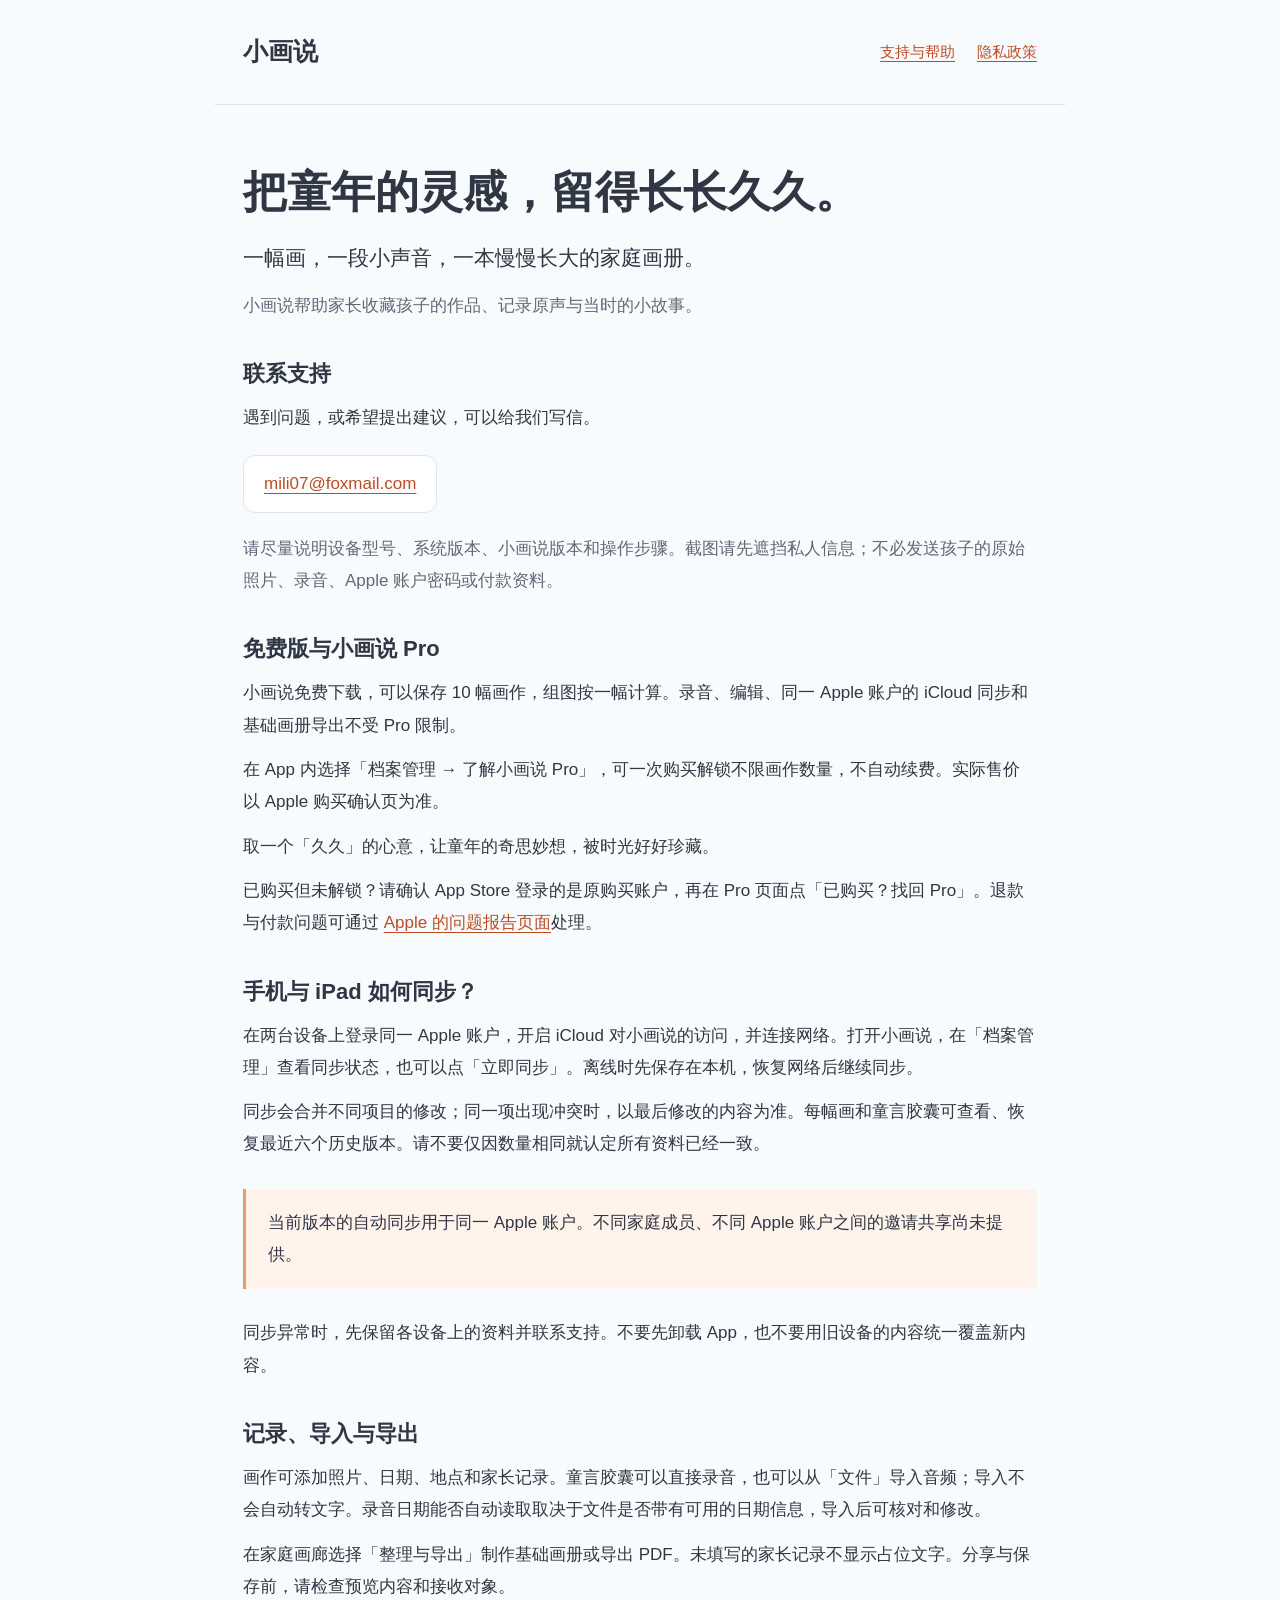
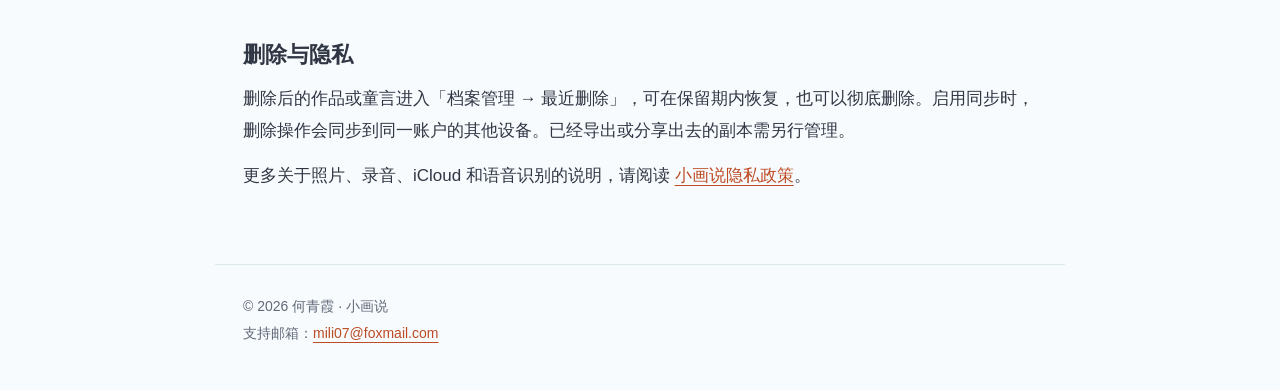
==== index.html @ 6998aeba "Publish Xiaohuashuo support and privacy pages" ====
<!doctype html>
<html lang="zh-CN"><head><meta charset="utf-8"><meta name="viewport" content="width=device-width, initial-scale=1"><meta name="description" content="小画说支持：保存孩子的画与原声，了解 iCloud 同步、画册导出和 Pro 权益。"><title>小画说 · 支持与帮助</title><link rel="stylesheet" href="styles.css"></head><body>
<header><a href="./">小画说</a><nav aria-label="主导航"><a href="./">支持与帮助</a><a href="privacy.html">隐私政策</a></nav></header>
<main><h1>把童年的灵感，留得长长久久。</h1><p class="intro">一幅画，一段小声音，一本慢慢长大的家庭画册。</p><p class="muted">小画说帮助家长收藏孩子的作品、记录原声与当时的小故事。</p>
<section><h2>联系支持</h2><p>遇到问题，或希望提出建议，可以给我们写信。</p><a class="contact" href="mailto:mili07@foxmail.com">mili07@foxmail.com</a><p class="muted">请尽量说明设备型号、系统版本、小画说版本和操作步骤。截图请先遮挡私人信息；不必发送孩子的原始照片、录音、Apple 账户密码或付款资料。</p></section>
<section><h2>免费版与小画说 Pro</h2><p>小画说免费下载，可以保存 10 幅画作，组图按一幅计算。录音、编辑、同一 Apple 账户的 iCloud 同步和基础画册导出不受 Pro 限制。</p><p>在 App 内选择「档案管理 → 了解小画说 Pro」，可一次购买解锁不限画作数量，不自动续费。实际售价以 Apple 购买确认页为准。</p><p>取一个「久久」的心意，让童年的奇思妙想，被时光好好珍藏。</p><p>已购买但未解锁？请确认 App Store 登录的是原购买账户，再在 Pro 页面点「已购买？找回 Pro」。退款与付款问题可通过 <a href="https://reportaproblem.apple.com/">Apple 的问题报告页面</a>处理。</p></section>
<section><h2>手机与 iPad 如何同步？</h2><p>在两台设备上登录同一 Apple 账户，开启 iCloud 对小画说的访问，并连接网络。打开小画说，在「档案管理」查看同步状态，也可以点「立即同步」。离线时先保存在本机，恢复网络后继续同步。</p><p>同步会合并不同项目的修改；同一项出现冲突时，以最后修改的内容为准。每幅画和童言胶囊可查看、恢复最近六个历史版本。请不要仅因数量相同就认定所有资料已经一致。</p><div class="note">当前版本的自动同步用于同一 Apple 账户。不同家庭成员、不同 Apple 账户之间的邀请共享尚未提供。</div><p>同步异常时，先保留各设备上的资料并联系支持。不要先卸载 App，也不要用旧设备的内容统一覆盖新内容。</p></section>
<section><h2>记录、导入与导出</h2><p>画作可添加照片、日期、地点和家长记录。童言胶囊可以直接录音，也可以从「文件」导入音频；导入不会自动转文字。录音日期能否自动读取取决于文件是否带有可用的日期信息，导入后可核对和修改。</p><p>在家庭画廊选择「整理与导出」制作基础画册或导出 PDF。未填写的家长记录不显示占位文字。分享与保存前，请检查预览内容和接收对象。</p></section>
<section><h2>删除与隐私</h2><p>删除后的作品或童言进入「档案管理 → 最近删除」，可在保留期内恢复，也可以彻底删除。启用同步时，删除操作会同步到同一账户的其他设备。已经导出或分享出去的副本需另行管理。</p><p>更多关于照片、录音、iCloud 和语音识别的说明，请阅读 <a href="privacy.html">小画说隐私政策</a>。</p></section>
</main><footer>© 2026 何青霞 · 小画说<br>支持邮箱：<a href="mailto:mili07@foxmail.com">mili07@foxmail.com</a></footer></body></html>
---- styles.css ----
:root{color-scheme:light;--ink:#303644;--muted:#616978;--paper:#f7fbfd;--line:#dce8ec;--orange:#bd4b24}*{box-sizing:border-box}body{margin:0;background:var(--paper);color:var(--ink);font-family:-apple-system,BlinkMacSystemFont,"PingFang SC","Microsoft YaHei",sans-serif;font-size:17px;line-height:1.9}a{color:var(--orange);text-underline-offset:4px}a:focus-visible{outline:3px solid #55acd0;outline-offset:5px}header,main,footer{max-width:850px;margin:auto;padding:28px}header{display:flex;align-items:center;justify-content:space-between;border-bottom:1px solid var(--line);gap:20px}header>a{font-size:25px;font-weight:800;color:var(--ink);text-decoration:none}nav{display:flex;gap:22px;font-size:15px}h1{font-size:clamp(30px,6vw,44px);line-height:1.4;margin:28px 0 16px}h2{font-size:22px;line-height:1.5;margin:35px 0 12px}p{margin:12px 0}small,.muted{color:var(--muted)}.intro{font-size:21px}.note{background:#fff3ec;border-left:3px solid #ed996d;padding:18px 22px;margin:28px 0}.contact{display:inline-block;background:white;border:1px solid var(--line);border-radius:12px;padding:12px 20px;margin:8px 0}section{scroll-margin-top:24px}li{margin-bottom:10px}footer{font-size:14px;color:var(--muted);border-top:1px solid var(--line);margin-top:32px;padding-bottom:44px}@media(max-width:500px){header,main,footer{padding:22px}header{align-items:flex-start}nav{gap:14px}body{font-size:16px}}
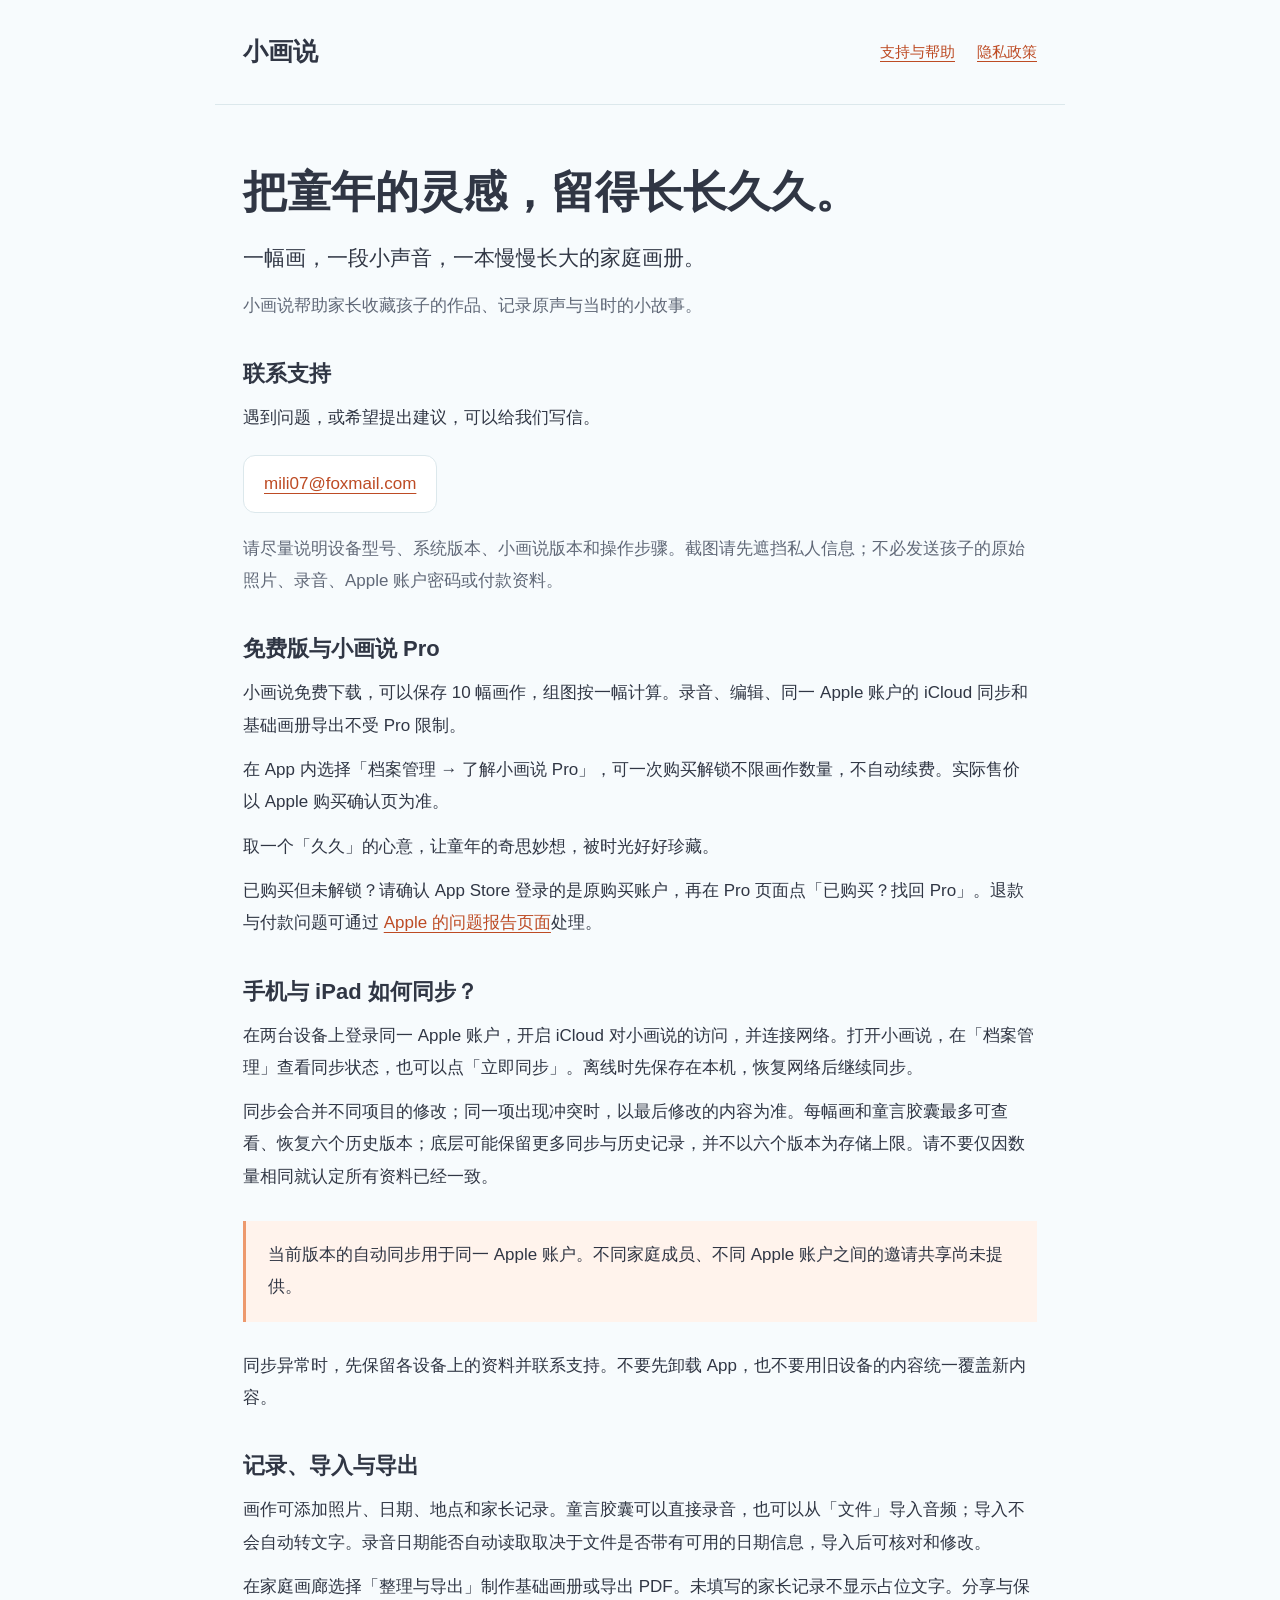
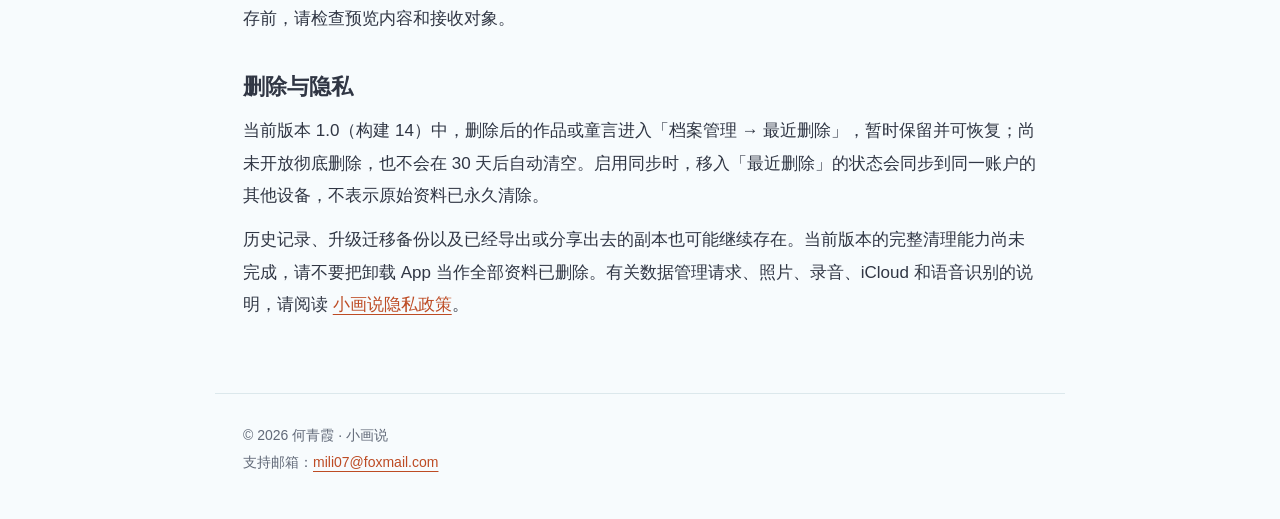
==== commit 1deb51e0: "Correct current deletion and history retention disclosures" ====
--- a/index.html
+++ b/index.html
@@ -4,7 +4,7 @@
 <main><h1>把童年的灵感，留得长长久久。</h1><p class="intro">一幅画，一段小声音，一本慢慢长大的家庭画册。</p><p class="muted">小画说帮助家长收藏孩子的作品、记录原声与当时的小故事。</p>
 <section><h2>联系支持</h2><p>遇到问题，或希望提出建议，可以给我们写信。</p><a class="contact" href="mailto:mili07@foxmail.com">mili07@foxmail.com</a><p class="muted">请尽量说明设备型号、系统版本、小画说版本和操作步骤。截图请先遮挡私人信息；不必发送孩子的原始照片、录音、Apple 账户密码或付款资料。</p></section>
 <section><h2>免费版与小画说 Pro</h2><p>小画说免费下载，可以保存 10 幅画作，组图按一幅计算。录音、编辑、同一 Apple 账户的 iCloud 同步和基础画册导出不受 Pro 限制。</p><p>在 App 内选择「档案管理 → 了解小画说 Pro」，可一次购买解锁不限画作数量，不自动续费。实际售价以 Apple 购买确认页为准。</p><p>取一个「久久」的心意，让童年的奇思妙想，被时光好好珍藏。</p><p>已购买但未解锁？请确认 App Store 登录的是原购买账户，再在 Pro 页面点「已购买？找回 Pro」。退款与付款问题可通过 <a href="https://reportaproblem.apple.com/">Apple 的问题报告页面</a>处理。</p></section>
-<section><h2>手机与 iPad 如何同步？</h2><p>在两台设备上登录同一 Apple 账户，开启 iCloud 对小画说的访问，并连接网络。打开小画说，在「档案管理」查看同步状态，也可以点「立即同步」。离线时先保存在本机，恢复网络后继续同步。</p><p>同步会合并不同项目的修改；同一项出现冲突时，以最后修改的内容为准。每幅画和童言胶囊可查看、恢复最近六个历史版本。请不要仅因数量相同就认定所有资料已经一致。</p><div class="note">当前版本的自动同步用于同一 Apple 账户。不同家庭成员、不同 Apple 账户之间的邀请共享尚未提供。</div><p>同步异常时，先保留各设备上的资料并联系支持。不要先卸载 App，也不要用旧设备的内容统一覆盖新内容。</p></section>
+<section><h2>手机与 iPad 如何同步？</h2><p>在两台设备上登录同一 Apple 账户，开启 iCloud 对小画说的访问，并连接网络。打开小画说，在「档案管理」查看同步状态，也可以点「立即同步」。离线时先保存在本机，恢复网络后继续同步。</p><p>同步会合并不同项目的修改；同一项出现冲突时，以最后修改的内容为准。每幅画和童言胶囊最多可查看、恢复六个历史版本；底层可能保留更多同步与历史记录，并不以六个版本为存储上限。请不要仅因数量相同就认定所有资料已经一致。</p><div class="note">当前版本的自动同步用于同一 Apple 账户。不同家庭成员、不同 Apple 账户之间的邀请共享尚未提供。</div><p>同步异常时，先保留各设备上的资料并联系支持。不要先卸载 App，也不要用旧设备的内容统一覆盖新内容。</p></section>
 <section><h2>记录、导入与导出</h2><p>画作可添加照片、日期、地点和家长记录。童言胶囊可以直接录音，也可以从「文件」导入音频；导入不会自动转文字。录音日期能否自动读取取决于文件是否带有可用的日期信息，导入后可核对和修改。</p><p>在家庭画廊选择「整理与导出」制作基础画册或导出 PDF。未填写的家长记录不显示占位文字。分享与保存前，请检查预览内容和接收对象。</p></section>
-<section><h2>删除与隐私</h2><p>删除后的作品或童言进入「档案管理 → 最近删除」，可在保留期内恢复，也可以彻底删除。启用同步时，删除操作会同步到同一账户的其他设备。已经导出或分享出去的副本需另行管理。</p><p>更多关于照片、录音、iCloud 和语音识别的说明，请阅读 <a href="privacy.html">小画说隐私政策</a>。</p></section>
+<section><h2>删除与隐私</h2><p>当前版本 1.0（构建 14）中，删除后的作品或童言进入「档案管理 → 最近删除」，暂时保留并可恢复；尚未开放彻底删除，也不会在 30 天后自动清空。启用同步时，移入「最近删除」的状态会同步到同一账户的其他设备，不表示原始资料已永久清除。</p><p>历史记录、升级迁移备份以及已经导出或分享出去的副本也可能继续存在。当前版本的完整清理能力尚未完成，请不要把卸载 App 当作全部资料已删除。有关数据管理请求、照片、录音、iCloud 和语音识别的说明，请阅读 <a href="privacy.html">小画说隐私政策</a>。</p></section>
 </main><footer>© 2026 何青霞 · 小画说<br>支持邮箱：<a href="mailto:mili07@foxmail.com">mili07@foxmail.com</a></footer></body></html>
